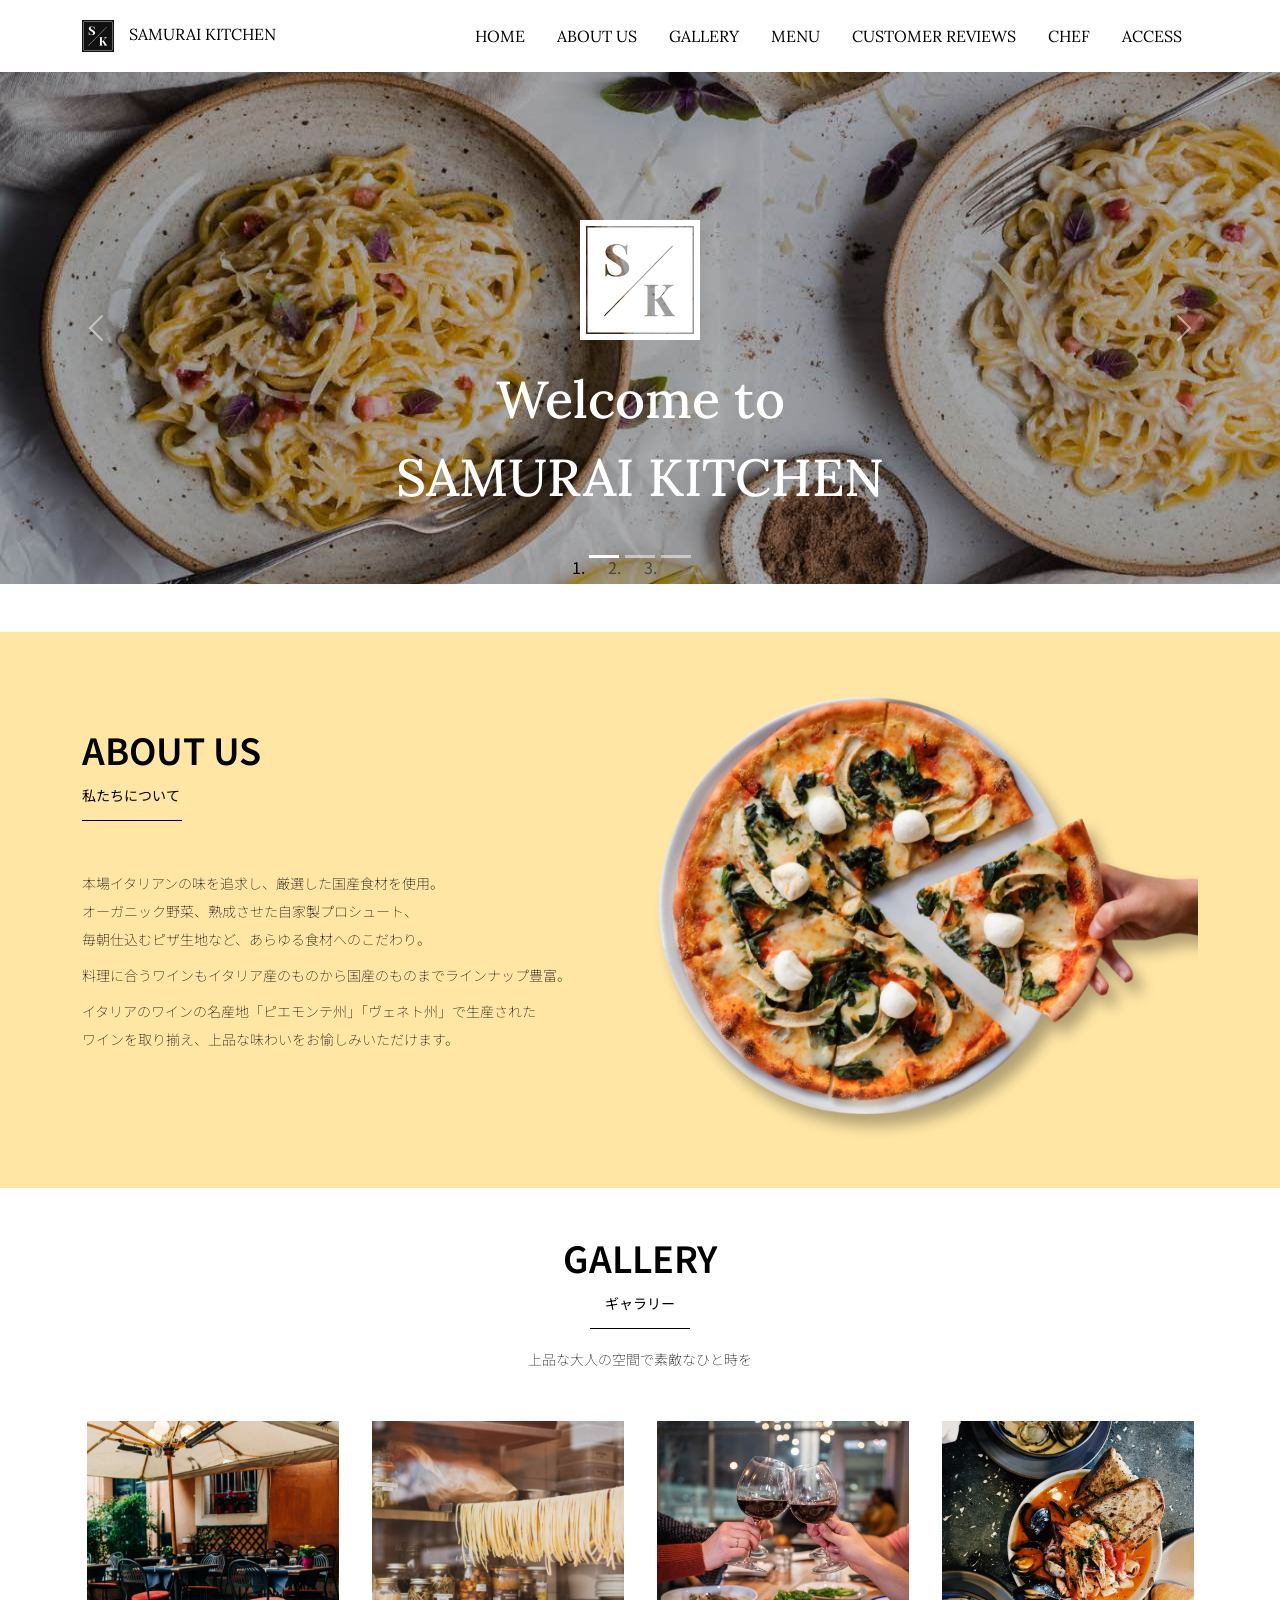
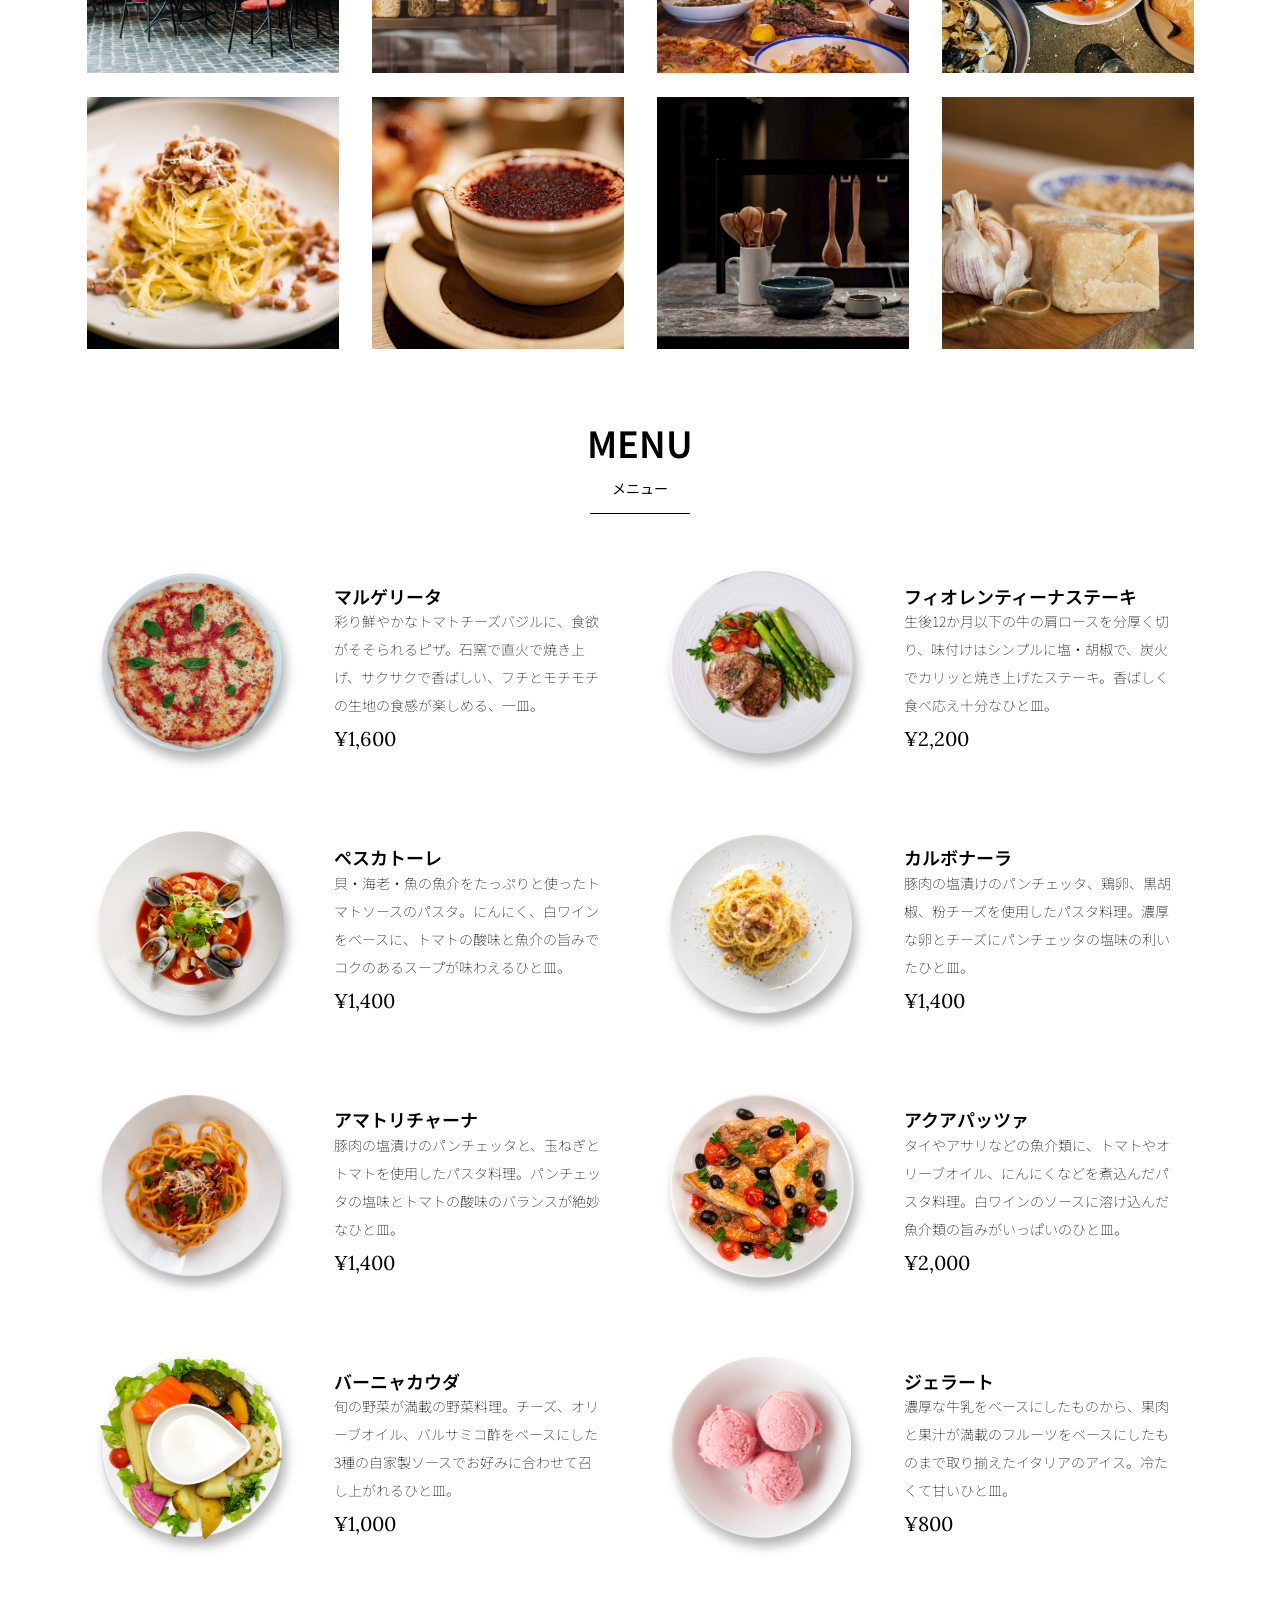
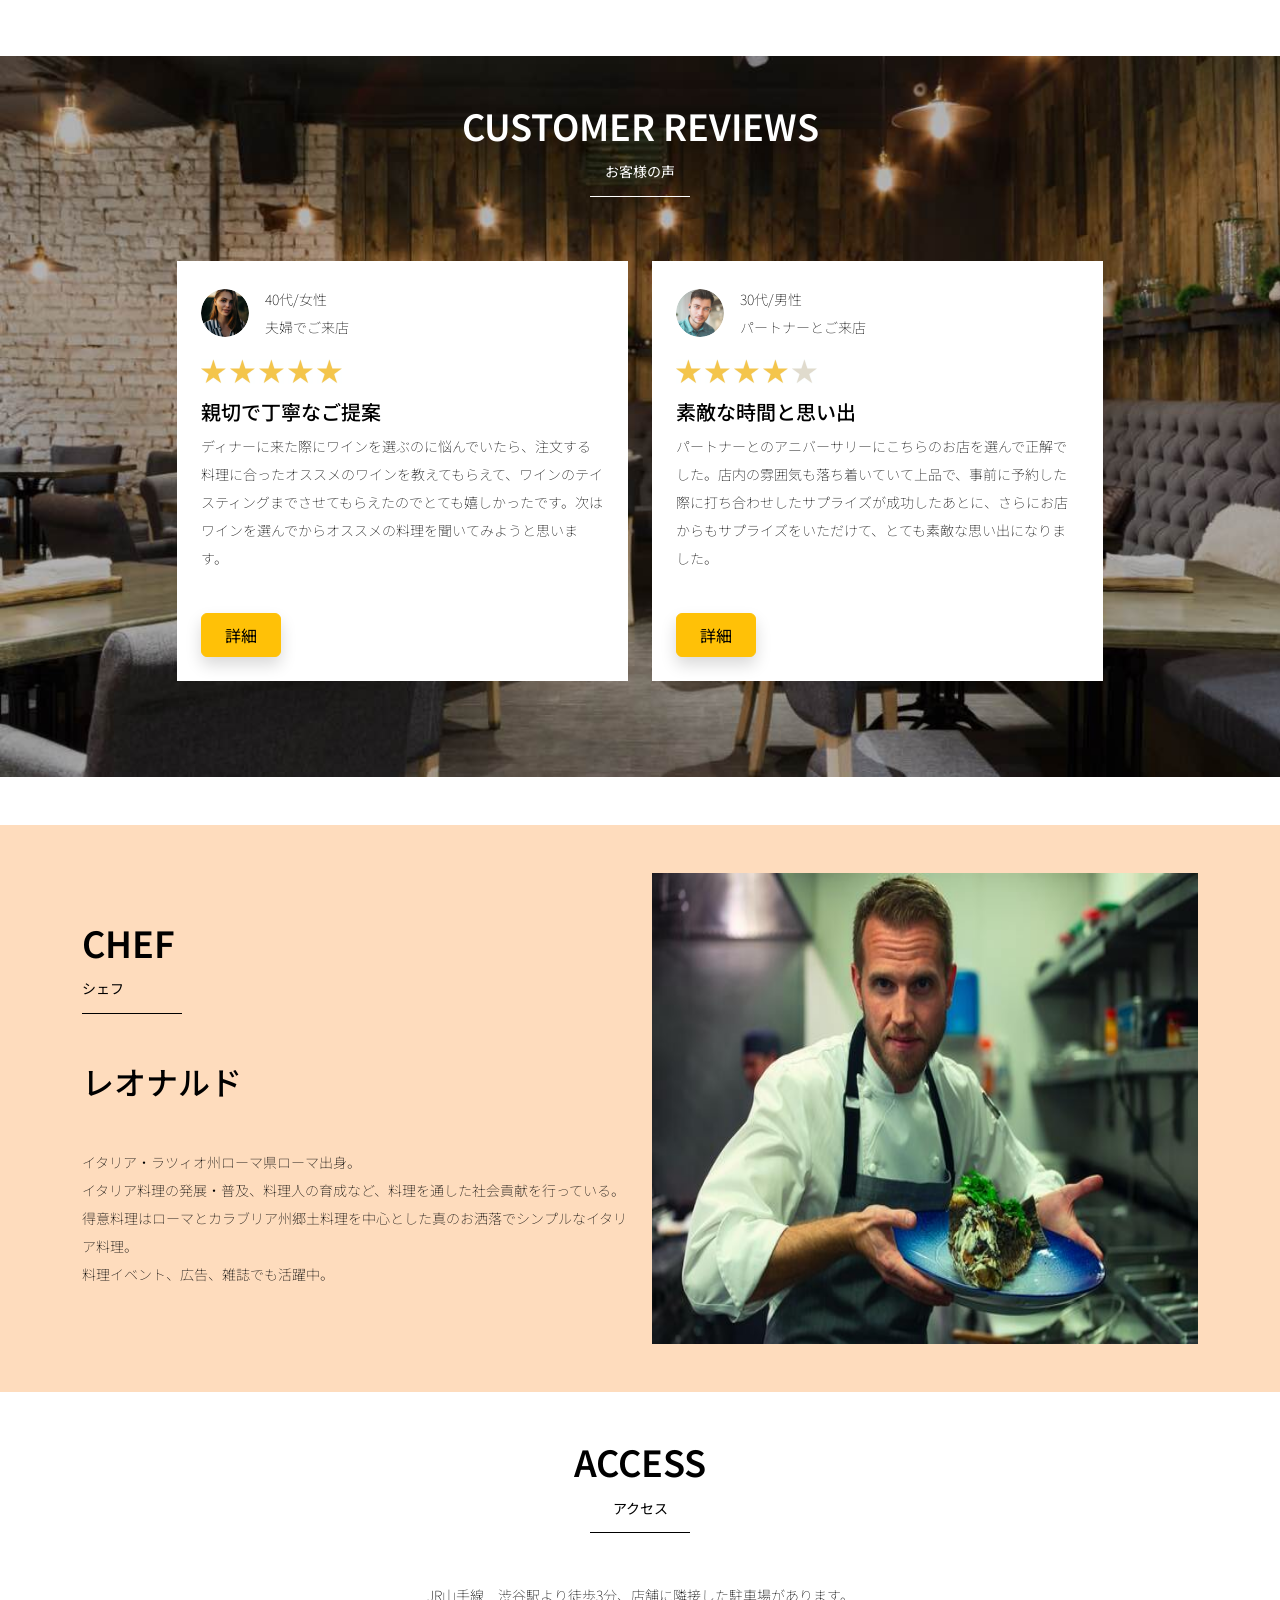
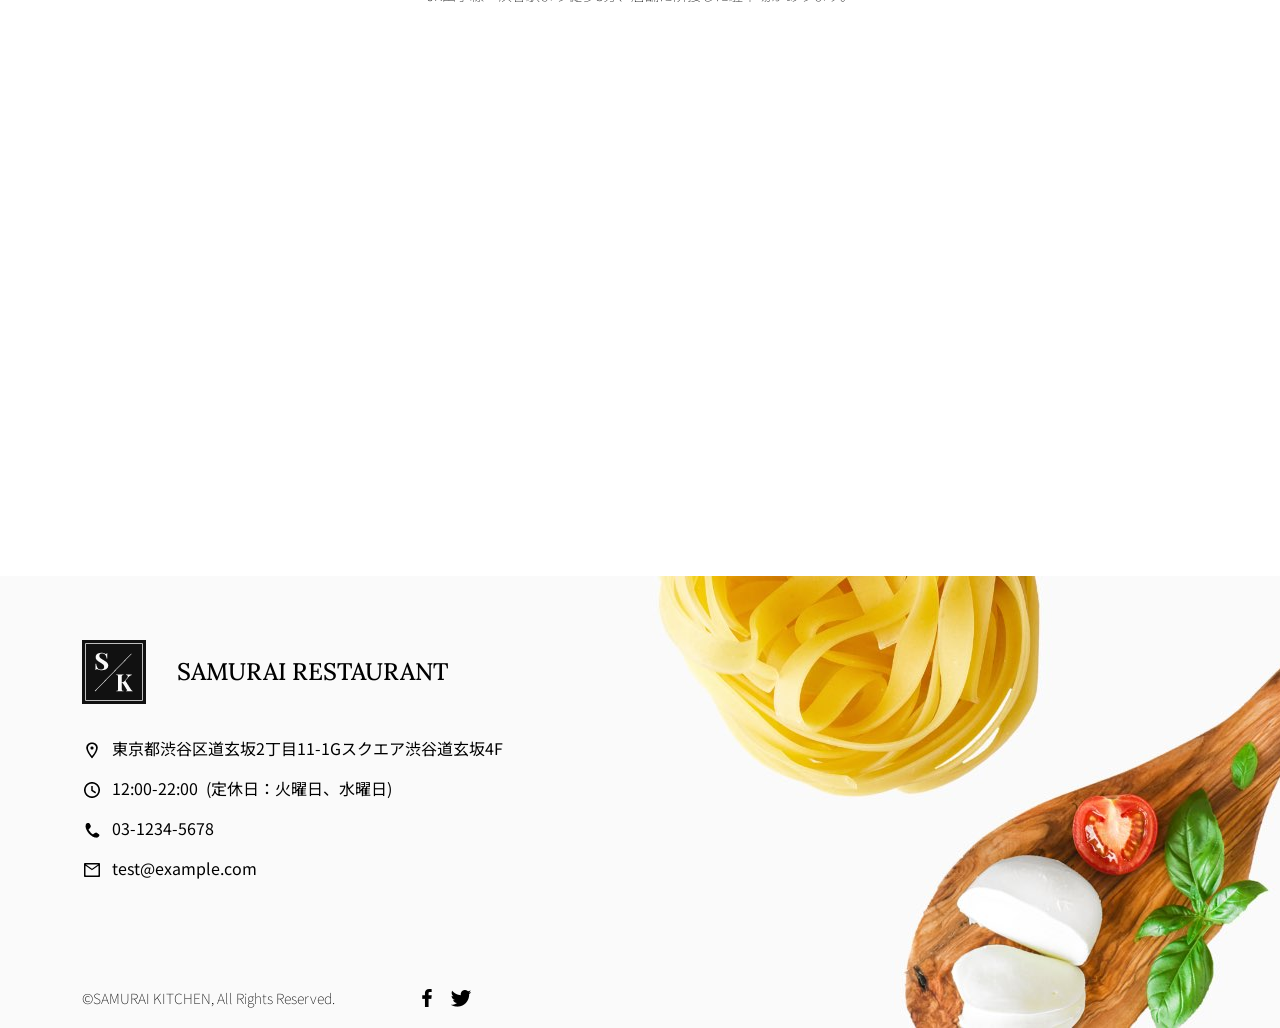
==== kadai_015/index.html @ c6aa0e00 "Bootstrapの最終課題提出" ====
<!doctype html>
<html lang="ja">

<head>
  <meta charset="utf-8">
  <meta name="viewport" content="width=device-width, initial-scale=1">
  <meta name="description" content="">
  <meta name="author" content="SAMURAI ENGINEER">
  <title>SAMURAI XD_HTML教材</title>
  <!--  bootstrap.min.cssの読み込み -->
  <link href="https://cdn.jsdelivr.net/npm/bootstrap@5.0.0-beta1/dist/css/bootstrap.min.css" rel="stylesheet"
    integrity="sha384-giJF6kkoqNQ00vy+HMDP7azOuL0xtbfIcaT9wjKHr8RbDVddVHyTfAAsrekwKmP1" crossorigin="anonymous">
  <!--  bootstrap.bundle.min.jsの読み込み -->
  <script src="https://cdn.jsdelivr.net/npm/bootstrap@5.0.0-beta1/dist/js/bootstrap.bundle.min.js"
    integrity="sha384-ygbV9kiqUc6oa4msXn9868pTtWMgiQaeYH7/t7LECLbyPA2x65Kgf80OJFdroafW" crossorigin="anonymous" defer>
  </script>

  <!--  Google Font読み込み -->
  <link rel="preconnect" href="https://fonts.gstatic.com">
  <link href="https://fonts.googleapis.com/css2?family=Lora&display=swap" rel="stylesheet">
  <link href="https://fonts.googleapis.com/css2?family=Noto+Sans+JP:wght@300&display=swap" rel="stylesheet">
  <!--  Font Awesome -->
  <link rel="stylesheet" href="https://use.fontawesome.com/releases/v5.1.0/css/all.css"
    integrity="sha384-lKuwvrZot6UHsBSfcMvOkWwlCMgc0TaWr+30HWe3a4ltaBwTZhyTEggF5tJv8tbt" crossorigin="anonymous">
  <!-- 今回作成する styles.cssの読み込み -->
  <link href="stylesheet/style.css" rel="stylesheet">
  <!-- ************************************************  -->
</head>

<body>
  <main>
    <!--  ナビゲーションバー開始 -->
   <nav class="navbar navbar-expand-lg">
     <div class="container">
       <a class="navbar-brand my_navbar_brand">
         <img class="img-fluid navbar_brand_logo" src="img/site_logo.png" alt="サイトアイコン"><span>SAMURAI KITCHEN</span>
       </a>
       <div class="navbar-toggler hamburger_menu" data-bs-toggle="collapse" data-bs-target="#navbarNav"
          aria-controls="navbarNav" aria-expanded="false" aria-label="Toggle navigation">
         <input type="checkbox" id="hamburger_btn_check">
         <label for="hamburger_btn_check" class="hamburger_btn">
           <img class="btn_open" src="img/button_open.png" alt="ナビゲーションバーのボタン">
           <img class="btn_close" src="img/button_close.png" alt="ナビゲーションバーのボタン">
         </label>
       </div>
       <div class="collapse navbar-collapse justify-content-end" id="navbarNav">
         <ul class="navbar-nav">
           <li class="nav-item px-2">
             <a class="nav-link my_nav_link my-2" aria-current="page" href="#">HOME</a>
           </li>

           <li class="nav-item px-2">
             <a class="nav-link my_nav_link my-2" href="#about">ABOUT US</a>
           </li>

           <li class="nav-item px-2">
             <a class="nav-link my_nav_link my-2" href="#gallery">GALLERY</a>
           </li>

           <li class="nav-item px-2">
             <a class="nav-link my_nav_link my-2" href="#menu">MENU</a>
           </li>

           <li class="nav-item px-2">
             <a class="nav-link my_nav_link my-2" href="#review">CUSTOMER REVIEWS</a>
           </li>

           <li class="nav-item px-2">
             <a class="nav-link my_nav_link my-2" href="#chef">CHEF</a>
           </li>

           <li class="nav-item px-2">
             <a class="nav-link my_nav_link my-2" href="#access">ACCESS</a>
           </li>
             
         </ul>
       </div>
     </div>
   </nav>
    <!-- ナビゲーションバー終了 -->

    <!-- カルーセル開始 -->
   <!-- idのmyCarouselはインジケーター部分のdata-bs-targetと紐付く必要がある。mb-5で下方向に余白追加。 -->
   <div id="myCarousel" class="carousel slide mb-5" data-bs-ride="carousel">

     <!-- インジケーター部分 -->
     <ol class="carousel-indicators">
       <!-- この箇所と前述のidは紐付いている。data-bs-slide-toの番号がカルーセルの順番。 -->
       <li data-bs-target="#myCarousel" data-bs-slide-to="0" class="active"></li>
       <li data-bs-target="#myCarousel" data-bs-slide-to="1"></li>
       <li data-bs-target="#myCarousel" data-bs-slide-to="2"></li>
     </ol>

      <!-- carousel-inner：カルーセルのキャプションと背景画像の部分。現在は1枚目だけ表示。 -->
      <div class="carousel-inner">
        <div class="carousel-item active">
          <img src="img/slider-1.jpg" alt="SAMURAI KITCHEN-1">
          <div class="carousel-caption">
           <!-- 独自クラスで位置とフォントを変更 -->
           <h1 class="my_carousel_caption">
              Welcome to<br>
              SAMURAI KITCHEN
            </h1>
          </div>
        </div>
        <div class="carousel-item">
          <img src="img/slider-2.jpg" alt="サンプル画像">
          <div class="carousel-caption">
            <h1 class="my_carousel_caption">
                The fabulous combination of&nbsp;wine&nbsp;and&nbsp;food
            </h1>
          </div>
        </div>
        <div class="carousel-item">
          <img src="img/slider-3.jpg" alt="サンプル画像">
          <div class="carousel-caption">
            <h1 class="my_carousel_caption">Get the Italian taste<br>
              at the SAMURAI&nbsp;KITCHEN
            </h1>
          </div>
        </div>
      </div>
     <!-- コントロールボタン 左側 -->
     <a class="carousel-control-prev" href="#myCarousel" role="button" data-bs-slide="prev">
       <span class="carousel-control-prev-icon" aria-hidden="true"></span>
       <span class="visually-hidden">Previous</span>
     </a>

     <!-- コントロールボタン 右側 -->
     <a class="carousel-control-next" href="#myCarousel" role="button" data-bs-slide="next">
       <span class="carousel-control-next-icon" aria-hidden="true"></span>
       <span class="visually-hidden">Next</span>
     </a>
   </div>
    <!-- カルーセル終了 -->

    <!-- アバウトセクション開始 -->
    <section class="about_us_bg" id="about">
     <!--コンテンツの中央揃え。上下方向にパディング（サイズ5）。下方向にマージン（サイズ5）。 -->
     <div class="container py-5 mb-5">

       <!-- rowクラス（行） -->
       <div class="row">

         <!-- 左側カラム（6/12分割） -->
         <div class="col-lg-6 text-left">

           <!-- 上下方向にパディング（サイズ5） -->
           <div class="py-5">

             <!-- 下方向にマージン（サイズ5） -->
             <h2 class="section_title about mb-5">
               ABOUT US
             </h2>
             <!-- 下方向にマージン（サイズ2） -->
             <p class="mb-2">
               本場イタリアンの味を追求し、厳選した国産食材を使用。<br>
               オーガニック野菜、熟成させた自家製プロシュート、<br>
               毎朝仕込むピザ生地など、あらゆる食材へのこだわり。<br>
             </p>

             <!-- 下方向にマージン（サイズ2） -->
             <p class="mb-2">
               料理に合うワインもイタリア産のものから国産のものまでラインナップ豊富。<br>
             </p>

             <!-- 下方向にマージン（サイズ2） -->
             <p class="mb-2">
               イタリアのワインの名産地「ピエモンテ州」「ヴェネト州」で生産された<br>
               ワインを取り揃え、上品な味わいをお愉しみいただけます。<br>
             </p>
           </div>
         </div>

         <!-- 右側カラム（6/12分割） -->
         <div class="col-lg-6">

           <!-- 画像を配置 -->
           <img src="img/img-about-us.png" class="img-fluid" alt="pizza">
         </div>
       </div>
     </div>
    </section>
    <!-- アバウトセクション終了 -->

    <!-- ギャラリーセクション開始 -->
    <section id="gallery">
     <div class="container mb-5">
       <h2 class="mb-3 section_title gallery text-center">GALLERY</h2>
       <p class="text-center mb-5">
         上品な大人の空間で素敵なひと時を
       </p>

       <div class="row">
         <div class="col-6 col-lg-3 mb-4 d-flex justify-content-center">
           <img class="img-fluid" src="img/gallery-1.jpg" alt="サンプル画像">
         </div>

         <div class="col-6 col-lg-3 mb-4 d-flex justify-content-center">
           <img class="img-fluid" src="img/gallery-2.jpg" alt="サンプル画像">
         </div>

         <div class="col-6 col-lg-3 mb-4 d-flex justify-content-center">
           <img class="img-fluid" src="img/gallery-3.jpg" alt="サンプル画像">
         </div>

         <div class="col-6 col-lg-3 mb-4 d-flex justify-content-center">
           <img class="img-fluid" src="img/gallery-4.jpg" alt="サンプル画像">
         </div>

         <div class="col-6 col-lg-3 mb-4 d-flex justify-content-center">
           <img class="img-fluid" src="img/gallery-5.jpg" alt="サンプル画像">
         </div>

         <div class="col-6 col-lg-3 mb-4 d-flex justify-content-center">
           <img class="img-fluid" src="img/gallery-6.jpg" alt="サンプル画像">
         </div>

         <div class="col-6 col-lg-3 mb-4 d-flex justify-content-center">
           <img class="img-fluid" src="img/gallery-7.jpg" alt="サンプル画像">
         </div>

         <div class="col-6 col-lg-3 mb-4 d-flex justify-content-center">
           <img class="img-fluid" src="img/gallery-8.jpg" alt="サンプル画像">
         </div>

       </div>
     </div>
    </section>
    <!-- ギャラリーセクション終了 -->

    <!-- メニューセクション -->
    <section id="menu">
     <!-- タイトル文字部分のコンテナ -->
     <div class="container">
       <div class="row">
         <div class="col-lg-12">

           <!-- タイトル中央揃え、マージンを下方向へ5　-->
           <h2 class="section_title menu text-center mb-5">MENU</h2>
         </div>
       </div>
     </div>

     <!-- メニュー部分のコンテナ 下方向にマージン5 -->
     <div class="container mb-5">
       <div class="row">

         <!-- 左側メニュー -->
         <div class="col-12 col-lg-6">

           <!-- さらに子要素を5:7で分割 -->
           <div class="row g-0 mb-4">
             <div class="col-12 col-lg-5 text-center">

               <!-- 左側メニュー画像部分 -->
               <img src="img/margherita.png" class="img-fluid" alt="マルゲリータ">
             </div>

             <!-- 右側テキスト部分 -->
             <div class="col-12 col-lg-7 p-4">
               <h4 class="mb-0 menu_title">マルゲリータ</h4>
               <p class="my-auto">彩り鮮やかなトマトチーズバジルに、食欲がそそられるピザ。石窯で直火で焼き上げ、サクサクで香ばしい、フチとモチモチの生地の食感が楽しめる、一皿。</p>
               <p class="menu_price">¥1,600</p>
             </div>
           </div>
         </div>

         <!-- 右側部分メニュー。上記と同じ内容なのでコメント省略 -->
         <div class="col-12 col-lg-6">
           <div class="row g-0 mb-4">
             <div class="col-12 col-lg-5 text-center">
               <img src="img/steak.png" class="img-fluid" alt="フィオレンティーナステーキ">
             </div>
             <div class="col-12 col-lg-7 p-4">
               <h4 class="mb-0 menu_title">フィオレンティーナステーキ</h4>
               <p class="my-auto">生後12か月以下の牛の肩ロースを分厚く切り、味付けはシンプルに塩・胡椒で、炭火でカリッと焼き上げたステーキ。香ばしく食べ応え十分なひと皿。</p>
               <p class="menu_price">¥2,200</p>
             </div>
           </div>
         </div>
         <!-- 以降、メニューの数だけ同じコード繰り返し記載 -->
         <!-- 左側メニュー -->
         <div class="col-12 col-lg-6">

           <!-- さらに子要素を5:7で分割 -->
           <div class="row g-0 mb-4">
             <div class="col-12 col-lg-5 text-center">

               <!-- 左側メニュー画像部分 -->
               <img src="img/pescatore.png" class="img-fluid" alt="ペスカトーレ">
             </div>

             <!-- 右側テキスト部分 -->
             <div class="col-12 col-lg-7 p-4">
               <h4 class="mb-0 menu_title">ペスカトーレ</h4>
               <p class="my-auto">貝・海老・魚の魚介をたっぷりと使ったトマトソースのパスタ。にんにく、白ワインをベースに、トマトの酸味と魚介の旨みでコクのあるスープが味わえるひと皿。</p>
               <p class="menu_price">¥1,400</p>
             </div>
           </div>
         </div>

         <!-- 右側部分メニュー。上記と同じ内容なのでコメント省略 -->
         <div class="col-12 col-lg-6">
           <div class="row g-0 mb-4">
             <div class="col-12 col-lg-5 text-center">
               <img src="img/carbonara.png" class="img-fluid" alt="カルボナーラ">
             </div>
             <div class="col-12 col-lg-7 p-4">
               <h4 class="mb-0 menu_title">カルボナーラ</h4>
               <p class="my-auto">豚肉の塩漬けのパンチェッタ、鶏卵、黒胡椒、粉チーズを使用したパスタ料理。濃厚な卵とチーズにパンチェッタの塩味の利いたひと皿。</p>
               <p class="menu_price">¥1,400</p>
             </div>
           </div>
         </div>
         <div class="col-12 col-lg-6">

           <!-- さらに子要素を5:7で分割 -->
           <div class="row g-0 mb-4">
             <div class="col-12 col-lg-5 text-center">

               <!-- 左側メニュー画像部分 -->
               <img src="img/amatriciana.png" class="img-fluid" alt="アマトリチャーナ">
             </div>

             <!-- 右側テキスト部分 -->
             <div class="col-12 col-lg-7 p-4">
               <h4 class="mb-0 menu_title">アマトリチャーナ</h4>
               <p class="my-auto">豚肉の塩漬けのパンチェッタと、玉ねぎとトマトを使用したパスタ料理。パンチェッタの塩味とトマトの酸味のバランスが絶妙なひと皿。</p>
               <p class="menu_price">¥1,400</p>
             </div>
           </div>
         </div>

         <!-- 右側部分メニュー。上記と同じ内容なのでコメント省略 -->
         <div class="col-12 col-lg-6">
           <div class="row g-0 mb-4">
             <div class="col-12 col-lg-5 text-center">
               <img src="img/acqua-pazza.png" class="img-fluid" alt="アクアパッツァ">
             </div>
             <div class="col-12 col-lg-7 p-4">
               <h4 class="mb-0 menu_title">アクアパッツァ</h4>
               <p class="my-auto">タイやアサリなどの魚介類に、トマトやオリーブオイル、にんにくなどを煮込んだパスタ料理。白ワインのソースに溶け込んだ魚介類の旨みがいっぱいのひと皿。</p>
               <p class="menu_price">¥2,000</p>
             </div>
           </div>
         </div>
         <div class="col-12 col-lg-6">

           <!-- さらに子要素を5:7で分割 -->
           <div class="row g-0 mb-4">
             <div class="col-12 col-lg-5 text-center">

               <!-- 左側メニュー画像部分 -->
               <img src="img/bagna-cauda.png" class="img-fluid" alt="バーニャカウダ">
             </div>

             <!-- 右側テキスト部分 -->
             <div class="col-12 col-lg-7 p-4">
               <h4 class="mb-0 menu_title">バーニャカウダ</h4>
               <p class="my-auto">旬の野菜が満載の野菜料理。チーズ、オリーブオイル、バルサミコ酢をベースにした3種の自家製ソースでお好みに合わせて召し上がれるひと皿。</p>
               <p class="menu_price">¥1,000</p>
             </div>
           </div>
         </div>

         <!-- 右側部分メニュー。上記と同じ内容なのでコメント省略 -->
         <div class="col-12 col-lg-6">
           <div class="row g-0 mb-4">
             <div class="col-12 col-lg-5 text-center">
               <img src="img/gelato.png" class="img-fluid" alt="ジェラート">
             </div>
             <div class="col-12 col-lg-7 p-4">
               <h4 class="mb-0 menu_title">ジェラート</h4>
               <p class="my-auto">濃厚な牛乳をベースにしたものから、果肉と果汁が満載のフルーツをベースにしたものまで取り揃えたイタリアのアイス。冷たくて甘いひと皿。</p>
               <p class="menu_price">¥800</p>
             </div>
           </div>
         </div>
         <!-- 以下の閉じタグ3つは必要 -->
       </div>
     </div>
    </section>
    <!-- メニューセクション終了 -->

    <!-- レビューセクション開始 -->
    <section id="review">
     <!-- review_wrapper で背景画像を設定します -->
     <div class="review_wrapper">

       <!-- container部分 -->
       <div class="container py-5 mb-5">

         <!-- 中央揃えでタイトルを表示 -->
         <div class="text-center mb-5">
           <h2 class="section_title review text-center text-white">CUSTOMER REVIEWS</h2>
         </div>

         <!-- row部分：左右のカラムを中央揃え -->
         <div class="row pb-5 justify-content-center">

           <!-- 左側カラム -->
           <div class="col-12 col-lg-5 mt-3">

             <!-- 背景を白色に設定 -->
             <div class="bg-white h_420">

               <!-- 内側にパディング4 -->
               <div class="p-4">

                 <!-- 顔写真と年齢などのテキストはd-flexで横並びにする　中央揃え -->
                 <div class="d-flex align-items-center">
                   <!-- お客様の画像を配置 -->
                   <img src="img/customer-woman.png" class="reviewer_img" alt="サンプル画像">
                   <div>
                     <!-- お客様情報のテキスト -->
                     <p class="my-0">40代/女性</p>
                     <p class="my-0">夫婦でご来店</p>
                   </div>
                 </div>

                 <div class="my-3">
                   <!-- 星の画像を表示 -->
                   <img src="img/star-point.png" class="star_img" alt="star">
                   <img src="img/star-point.png" class="star_img" alt="star">
                   <img src="img/star-point.png" class="star_img" alt="star">
                   <img src="img/star-point.png" class="star_img" alt="star">
                   <img src="img/star-point.png" class="star_img" alt="star">
                 </div>

                 <!-- レビュータイトル -->
                 <h5>親切で丁寧なご提案</h5>
                 <!-- レビュー内容 -->
                 <p>
                   ディナーに来た際にワインを選ぶのに悩んでいたら、注文する料理に合ったオススメのワインを教えてもらえて、ワインのテイスティングまでさせてもらえたのでとても嬉しかったです。次はワインを選んでからオススメの料理を聞いてみようと思います。
                 </p>

                 <!-- 黄色のボタンを配置 -->
                 <button type="button" class="btn btn-warning shadow fix_bottom">詳細</button>
               </div>
             </div>
           </div>

           <!-- 右側カラム：左側カラムと内容が同じなので説明は省略 -->
           <div class="col-12 col-lg-5 mt-3">
             <div class="bg-white h_420">
               <div class="p-4">
                 <div class="d-flex align-items-center">
                   <img src="img/customer-man.png" class="reviewer_img" alt="サンプル画像">
                   <div>
                     <p class="my-0">30代/男性</p>
                     <p class="my-0">パートナーとご来店</p>
                   </div>
                 </div>
                 <div class="my-3">
                   <img src="img/star-point.png" class="star_img" alt="star">
                   <img src="img/star-point.png" class="star_img" alt="star">
                   <img src="img/star-point.png" class="star_img" alt="star">
                   <img src="img/star-point.png" class="star_img" alt="star">
                   <img src="img/star-no-point.png" class="star_img" alt="no-star">
                 </div>
                 <h5>素敵な時間と思い出</h5>
                 <p>
                   パートナーとのアニバーサリーにこちらのお店を選んで正解でした。店内の雰囲気も落ち着いていて上品で、事前に予約した際に打ち合わせしたサプライズが成功したあとに、さらにお店からもサプライズをいただけて、とても素敵な思い出になりました。
                 </p>
                 <button type="button" class="btn btn-warning shadow fix_bottom">詳細</button>
               </div>
             </div>
           </div>
         </div>
       </div>
     </div>
    </section>
    <!--レビューセクション終了 -->

    <!-- シェフセクション開始 -->
    <section class="chef_bg" id="chef">
     <!--コンテンツの中央揃え。上下方向にパディング（サイズ5）。下方向にマージン（サイズ5）。 -->
     <div class="container py-5 mb-5">

       <!-- rowクラス（行） -->
       <div class="row">

         <!-- 左側カラム（6/12分割） -->
         <div class="col-lg-6 text-left">

           <!-- 上下方向にパディング（サイズ5） -->
           <div class="py-5">

             <!-- 下方向にマージン（サイズ5） -->
             <h2 class="section_title chef mb-5">
               CHEF
             </h2>
             <!-- 下方向にマージン（サイズ5） -->
             <h2 class="mb-5">
               レオナルド
             </h2>
             <!-- 下方向にマージン（サイズ2） -->
             <p class="mb-2">
               イタリア・ラツィオ州ローマ県ローマ出身。 <br>
               イタリア料理の発展・普及、料理人の育成など、料理を通した社会貢献を行っている。<br>
               得意料理はローマとカラブリア州郷土料理を中心とした真のお洒落でシンプルなイタリア料理。<br>
               料理イベント、広告、雑誌でも活躍中。
              </p>
           </div>
         </div>

         <!-- 右側カラム（6/12分割） -->
         <div class="col-lg-6 d-flex">

           <!-- 画像を配置 -->
           <img src="img/chef.jpg" class="img-fluid" alt="chef">
         </div>
       </div>
     </div>
    </section>
    <!-- シェフセクション開始 -->


    <!-- アクセスセクション開始 -->
    <section id="access">
     <div class="container">

       <div class="row">
         <div class="col-lg-12 text-center mb-5">
           <h2 class="section_title text-center access mb-5">ACCESS</h2>
           <p>JR山手線　渋谷駅より徒歩3分、店舗に隣接した駐車場があります。</p>
         </div>
       </div>
     </div>

     <div class="container mb-5 px-2">
       <!-- この部分にマップを配置 -->
       <iframe src="https://www.google.com/maps/embed?pb=!1m18!1m12!1m3!1d3241.28067434198!2d139.7469133763681!3d35.670090372590856!2m3!1f0!2f0!3f0!3m2!1i1024!2i768!4f13.1!3m3!1m2!1s0x60188b602972bb83%3A0xa6b553df33a5bd04!2zU0FNVVJBSSBFTkdJTkVFUiDkvo3jgqjjg7Pjgrjjg4vjgqI!5e0!3m2!1sja!2sjp!4v1779543363037!5m2!1sja!2sjp"
        class="w-100" style="height: 50vh;" style="border:0;" allowfullscreen="" loading="lazy" referrerpolicy="no-referrer-when-downgrade"></iframe>
     </div>
    </section>
    <!-- アクセスセクション終了 -->


    <!-- フッター開始 -->
    <footer id="footer">
     <div class="container">
       <div class="row">

         <!-- 2カラムに分けたレイアウトの左側カラム -->
         <div class="col-12 col-lg-6 position-relative">

           <!-- 左側カラムのレイアウトをさらに分けるためにrowを使用 -->
           <div class="row pt-5">

             <!-- 画面をさらに2:10に分割 -->
             <!-- ここは2:10の2の部分 -->
             <div class="col-lg-2 text-center my-3">

               <!-- サイトロゴ -->
               <img class="img-fluid footer_brand_logo" src="img/site_logo.png" alt="サンプル画像">
             </div>

             <!-- ここは2:10の10の部分 -->
             <div class="col-lg-10 align-self-center my-3">
               <!-- タイトル文字 -->
               <h2 class="m-0 footer_text">SAMURAI RESTAURANT</h2>
             </div>
           </div>

           <!-- 営業時間などのテキストを追加 -->
           <div class="restaurant_info py-3">
             <div class="d-flex mb-3">
               <img src="img/icon-Marker.png" alt="marker">
               <p class="p-0 m-0">東京都渋谷区道玄坂2丁目11-1Gスクエア渋谷道玄坂4F</p>
             </div>
             <div class="d-flex mb-3">
               <img src="img/icon-Clock.png" alt="clock">
               <p class="p-0 m-0">12:00-22:00&nbsp;&nbsp;(定休日：火曜日、水曜日)</p>
             </div>
             <div class="d-flex mb-3">
               <img src="img/icon-Phone.png" alt="phone">
               <p class="p-0 m-0">03-1234-5678</p>
             </div>
             <div class="d-flex mb-3">
               <img src="img/icon-Mail.png" alt="mail">
               <p class="p-0 m-0">test@example.com</p>
             </div>
           </div>

           <!-- コピーライトを追加 -->
           <div class="copy_right align-items-center">
             <p>
               ©SAMURAI KITCHEN, All Rights Reserved.
             </p>

             <!-- SNSアイコンを表示 -->
             <img src="img/icon-facebook.png" class="sns_img" alt="facebook">
             <img src="img/icon-twitter.png" class="sns_img" alt="twitter">
           </div>
         </div>

         <!-- 2カラムに分けたレイアウトの右側カラム -->
         <div class="col-lg-6 d-none d-lg-block">
           <!-- 背景画像を表示 -->
           <img src="img/background-footer.jpg" alt="背景画像">
         </div>
       </div>
     </div>
    </footer>
    <!-- フッター終了 -->
  </main>
</body>

</html>
---- kadai_015/stylesheet/style.css ----
/* ----------------------------------------------- 共通 */
html,
body {
  overflow-x: hidden;
}

body {
  color: #000000;
  font-family: 'Noto Sans JP', sans-serif;
  padding-bottom: 0;

}

p {
  line-height: 2.0em;
  font-weight: 100;
  font-style: normal;
  font-size: 14px;

}

.section_title {
  /* フォントサイズ36px */
  font-size: 36px;

  /* フォントの太さ600 標準は400です */
  font-weight: 600;
}

/* section_titleに擬似要素を追加 */
.section_title::after {
 
  /* 疑似要素はデフォルトでインライン要素のためブロック要素に変更 */
  display: block;
 
  /* サブタイトル文字の大きさや余白を設定 */
  font-size: 14px;
  font-weight: 400;
  padding: 16px 0 16px;
 
  /* 下線の幅を100pに設定 */
  width: 100px;
 
  /* 下線を直線・1px・黒色に設定 */
  border-bottom: solid 1px #000000;
}


/* ナビゲーションバー */
.navbar_brand_logo {

  /* サイズを32pxの正方形へ変更 */
  width: 32px;
  height: 32px;

  /* imgはインライン要素なのでインラインブロックに設定 */
  display: inline-block;

  /* "SAMURAI KITCHEN" 文字との空白を15pxに設定 */
  margin-right: 15px;

}

/* カンマで区切ると複数のクラスに適用可能 */
.my_navbar_brand,
.my_nav_link {

  /* フォントサイズを16pxに設定 */
  font-size: 16px;

  /* フォントをserif体に設定 */
  font-family: 'Lora', serif;

  /* フォント色を黒色に設定 */
  color: #000000 !important;

}

/* Bootstrapのボタンに初期設定されている周囲のborder（枠線）を消す */
.navbar-toggler {
  padding: 0 !important;
  border: none;
}

/* ハンバーガーボタンがチェック状態である（押されている）とき、閉じるボタン（×）を表示する */
#hamburger_btn_check:checked~.hamburger_btn .btn_close {
  display: block;
}

/* ハンバーガーボタンがチェック状態である（押されている）とき、ハンバーガーボタンを表示しない */
#hamburger_btn_check:checked~.hamburger_btn .btn_open {
  display: none;
}

/* 最初に表示した時は、閉じるボタン（×）は表示しない */
.btn_close {
  display: none;
}

/* ハンバーガーボタンが押されているかを判断するためのチェックボックスは隠す */
#hamburger_btn_check {
  display: none;
}

/*  カールセル */
.my_carousel_caption {
  
  /* フォントサイズ52px */
  font-size: 52px;

  /* 上下に余白追加 */
  padding-top: 1.25rem;
  padding-bottom: 1.25rem;

  /* フォント色は白色 */
  color: #fff;

  /* テキスト中央揃え */
  text-align: center;
  font-family: 'Lora', serif;
  line-height: 1.5em;
}

/* 疑似要素でアイコンを配置。前に配置しています */
.my_carousel_caption::before {
  content: url(../img/logoSymbol_White.png);
  display: block;
}

/* スマートフォン画面幅（画面幅が最大375pxまで）の場合、以下のスタイルを適用。 */
@media screen and (max-width:375px) {
  .my_carousel_caption {

    /* フォントサイズを27pxにする */
    font-size: 27px;
  }
}

/* carousel-itemの高さを32remに指定 */
.carousel-item {
  height: 32rem;
}

/*carousel-item直下の子要素imgタグに設定 */
.carousel-item>img {

  /* 絶対位置を指定 */
  position: absolute;
  top: 0;
  left: 0;
  min-width: 100%;

  /* 高さはcarousel-itemに揃える */
  height: 32rem;
}

/* アバウト */
/* aboutクラスのあとに"私たちについて"の文字を追加  */
.about::after {
  content: "私たちについて";
}

.about_us_bg {
  background-color: #FFE6A5;
}

/* ギャラリー */
.gallery::after {
  content: "ギャラリー";
  margin: 0 auto 0;
}

/*  メニュー */
.menu::after {
  content: "メニュー";
  margin: 0 auto 0;
}

.menu_title {
  font-size: 18px;
  font-weight: 600;
  font-style: normal;
}

.menu_price {
  font-size: 20px;
  font-weight: 400;
  font-family: 'Lora', serif;
}

/* レビュー */
/* 背景画像を設定 */
.review_wrapper {
  background-image: url(../img/background-reviews.jpg);
  background-repeat: no-repeat;
  background-size: cover;
}

/* サブタイトルを擬似要素で表示 */
.review::after {
  content: "お客様の声";
  margin: 0 auto 0;
  border-bottom: solid 1px #FFFFFF;
}

/* 白い背景色の高さを固定 */
.h_420 {
  height: 420px;
  position: relative;
}

/* レビューの画像を修正 */
.reviewer_img {
  /* サイズを48px  */
  width: 48px;
  height: 48px;

  /* 円形にします */
  border-radius: 50%;
  margin-right: 16px;
}

/* 星のアイコン画像です */
.star_img {
  /* サイズを25pxにします */
  width: 25px;
  height: 25px;
}

/* 詳細ボタンを下部に固定 */
.fix_bottom {
/* positionプロパティで絶対配置 */
  position: absolute;
/* ボタンのサイズ変更 */
  width: 80px;
  height: 44px;
/* 左から24px、下から24pxの位置に配置 */
  left: 24px;
  bottom: 24px;
}

.h_420 {
  height: 420px;
  /* positionプロパティを設定 */
  position: relative;
}

/* シェフ */
.chef::after {
  content: "シェフ";
}

.chef_bg {
  background-color: #FEDCBD;
}

/* アクセス */
.access::after {
  content: "アクセス";
  margin: 0 auto 0;
}

/* フッター */
#footer {
  background-color: #FAFAFA;
}

/* position:　absoluteで下からの距離で固定 */
.copy_right {
  font-size: 14px;

  /* 先祖要素のdivタグの左下の角を基準に絶対配置します */
  position: absolute;

  /* 下から1rem 左から12px */
  bottom: 1rem;
  left: 12px;
  display: flex;
}

/* copy_rightのクラスを適用したdivタグの子要素のpタグに適用される */
.copy_right>p {
  margin-right: 5rem;
  margin-bottom: 0;
}

/* copy_rightのクラスを適用したdivタグの子要素で、sns_imgクラスを適用しているimgタグに適用される */
.copy_right>img.sns_img {

  /* SNSアイコンのサイズ24px */
  height: 24px;
  width: 24px;

  /* 右方向へ余白10px */
  margin-right: 10px;
  margin-top: 0;
}

/* restaurant_info直下の子要素pタグ全てに適用される */
.restaurant_info p {
  font-weight: 400;
  line-height: 1.5;
  font-size: 16px;
}

/* restaurant_info直下の子要素imgタグ全てに適用される */
.restaurant_info img {
  width: 20px;
  height: 20px;
  margin-right: 10px;
  line-height: 1.5;
  margin-top: auto;
}

/* サイトアイコンを64pxに設定 */
.footer_brand_logo {
  width: 64px;
  height: 64px;
  display: inline-block;
  /* 右側余白15px */
  margin-right: 15px;
}

/* サイトタイトルのフォントをserif体（明朝体）に設定 */
.footer_text {
  font-size: 24px;
  font-family: 'Lora', serif;
}

/* スマートフォン画面幅（最大991pxまで）でスタイルを適用 */
@media screen and (max-width: 991px) {
  .footer_text,
  .copy_right {
    margin-top: 2rem;
    text-align: center;
    position: relative;
  }

  .copy_right>p,img {
    margin-right: 1rem;
    font-size: 14px;
    margin: 0;
    line-height: 35px;
  }
}
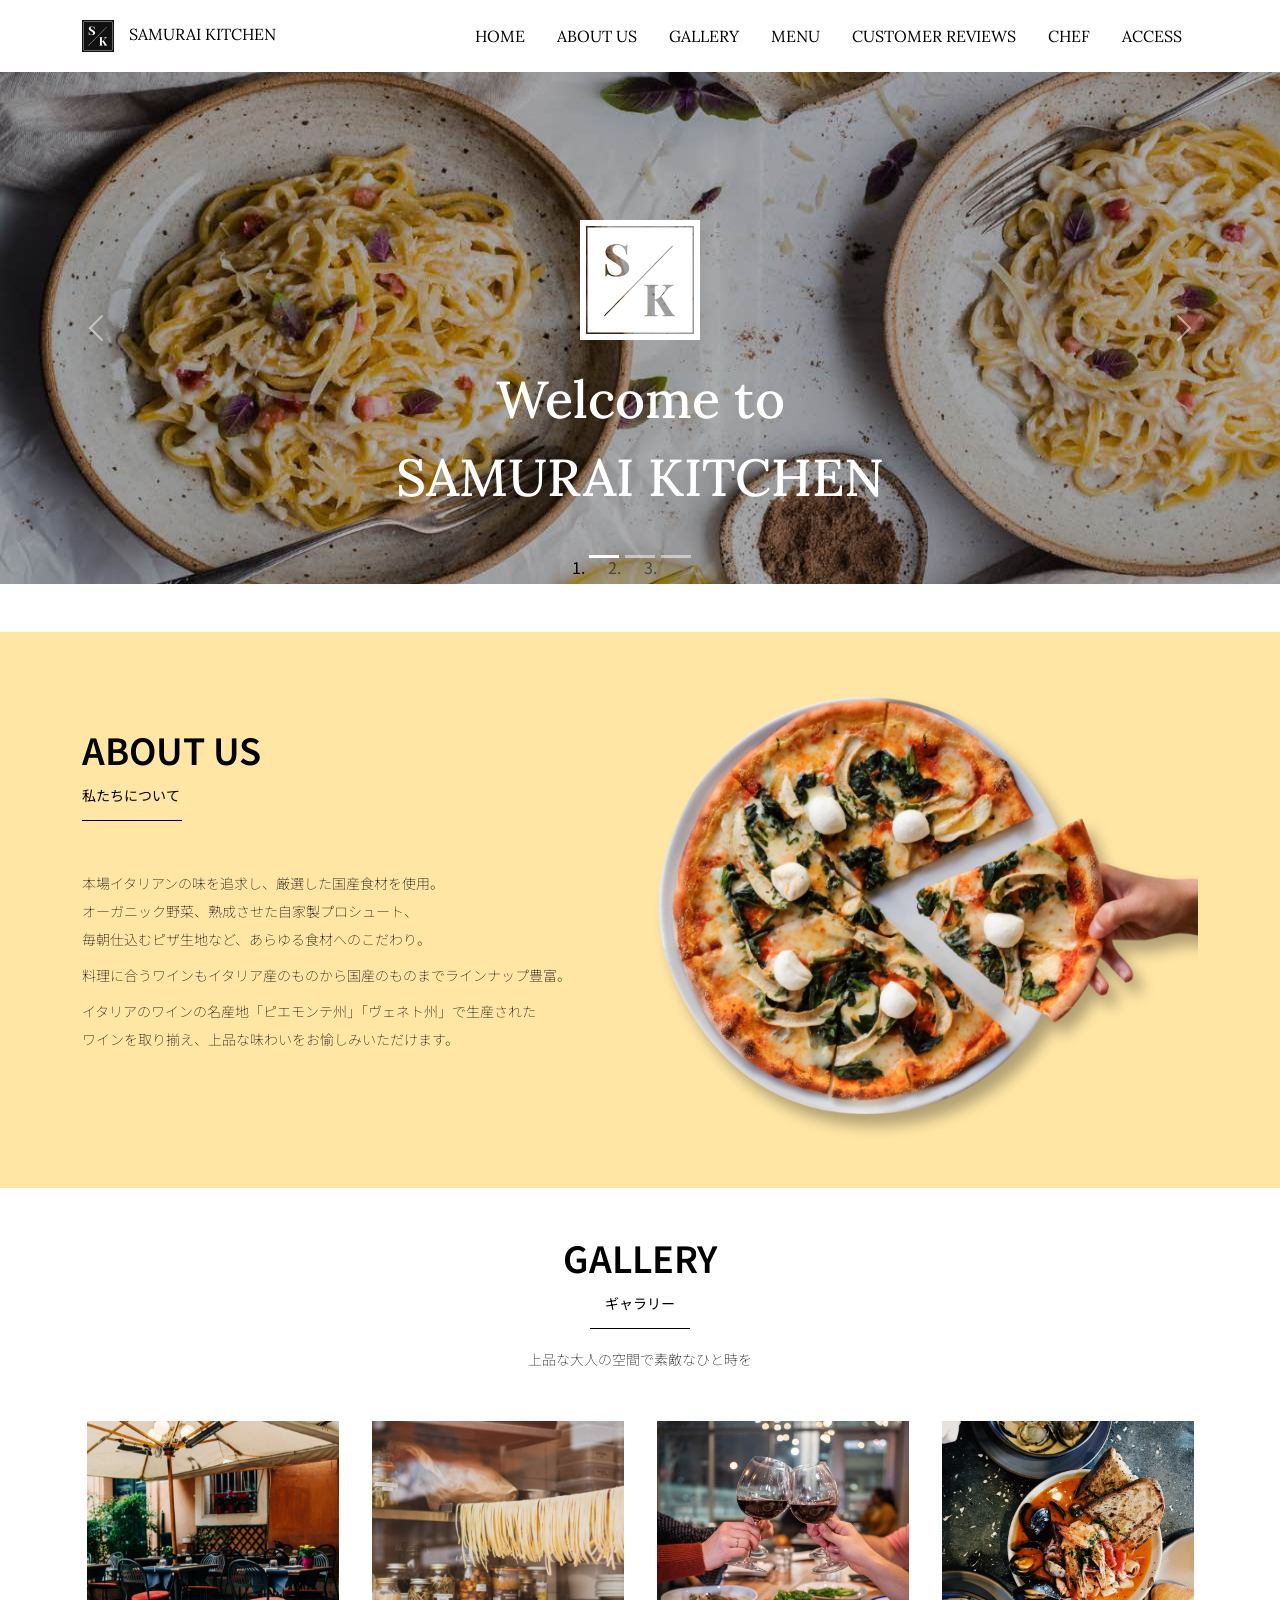
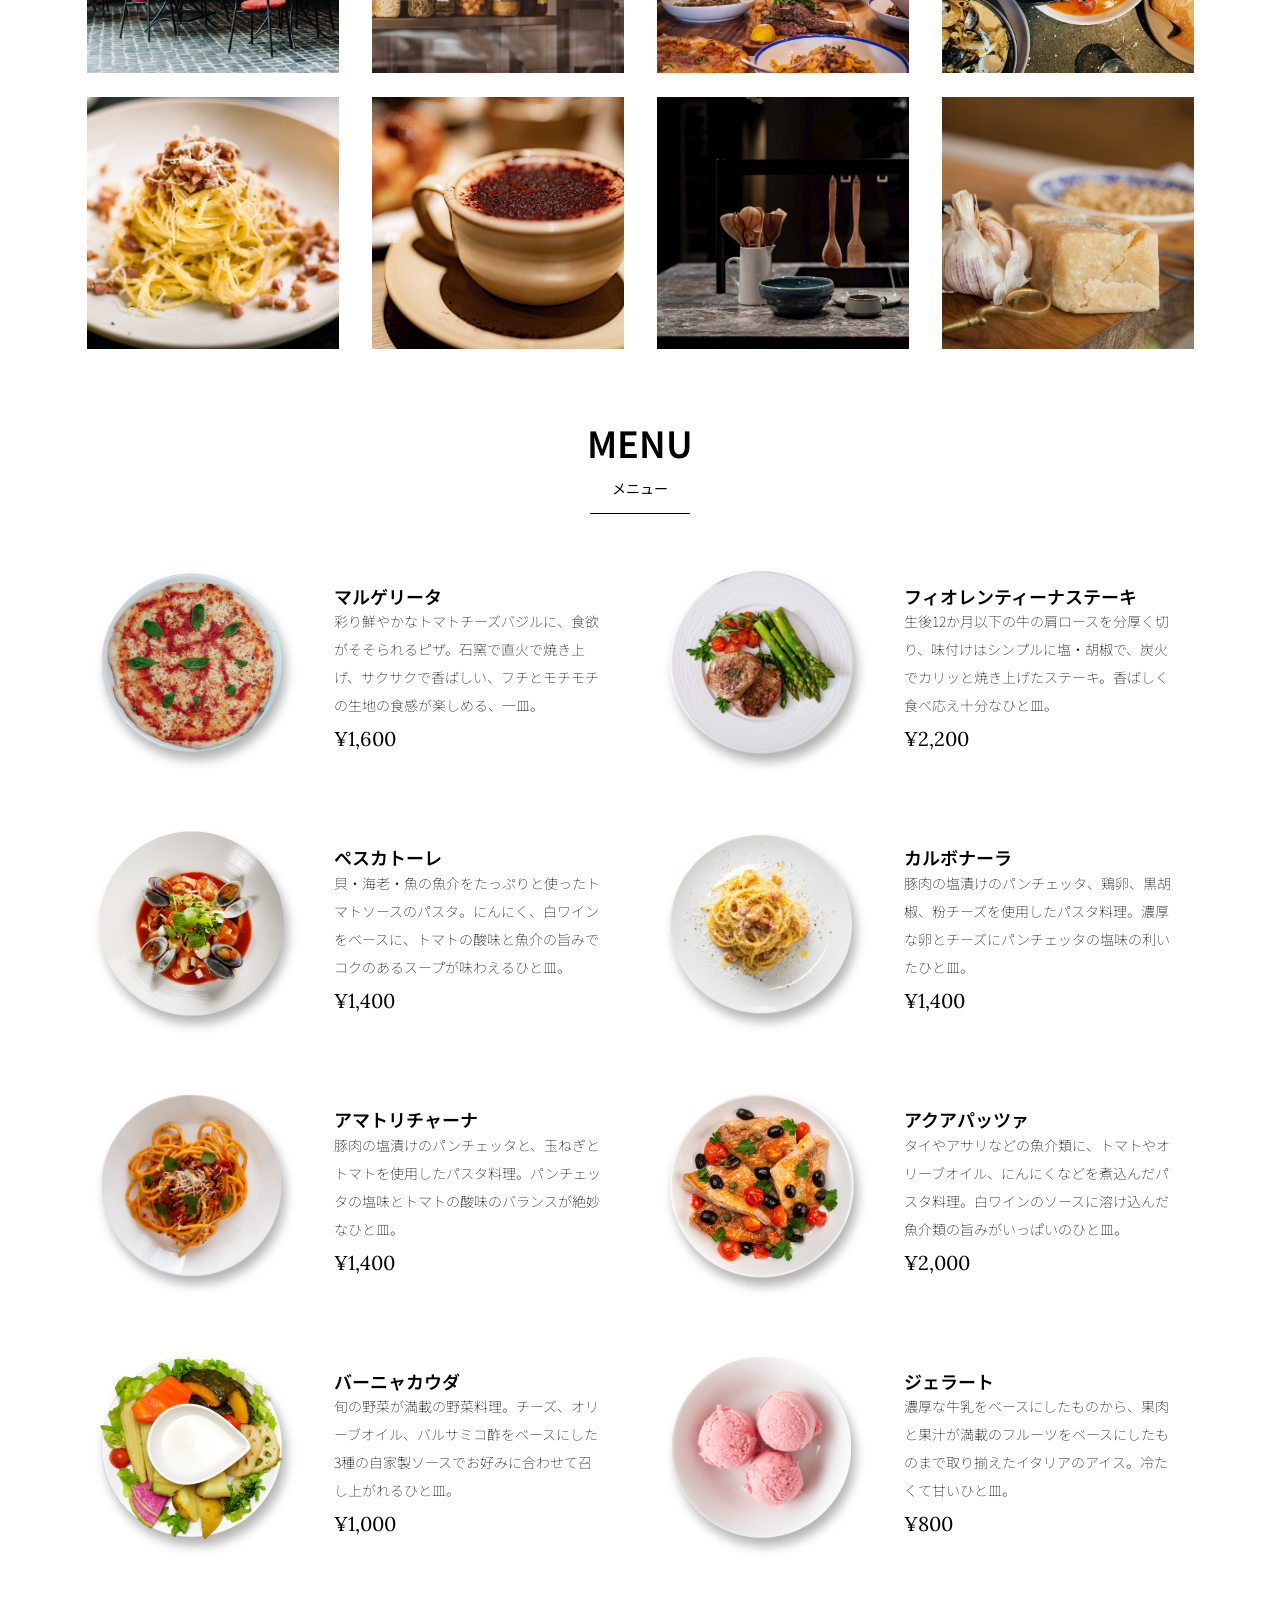
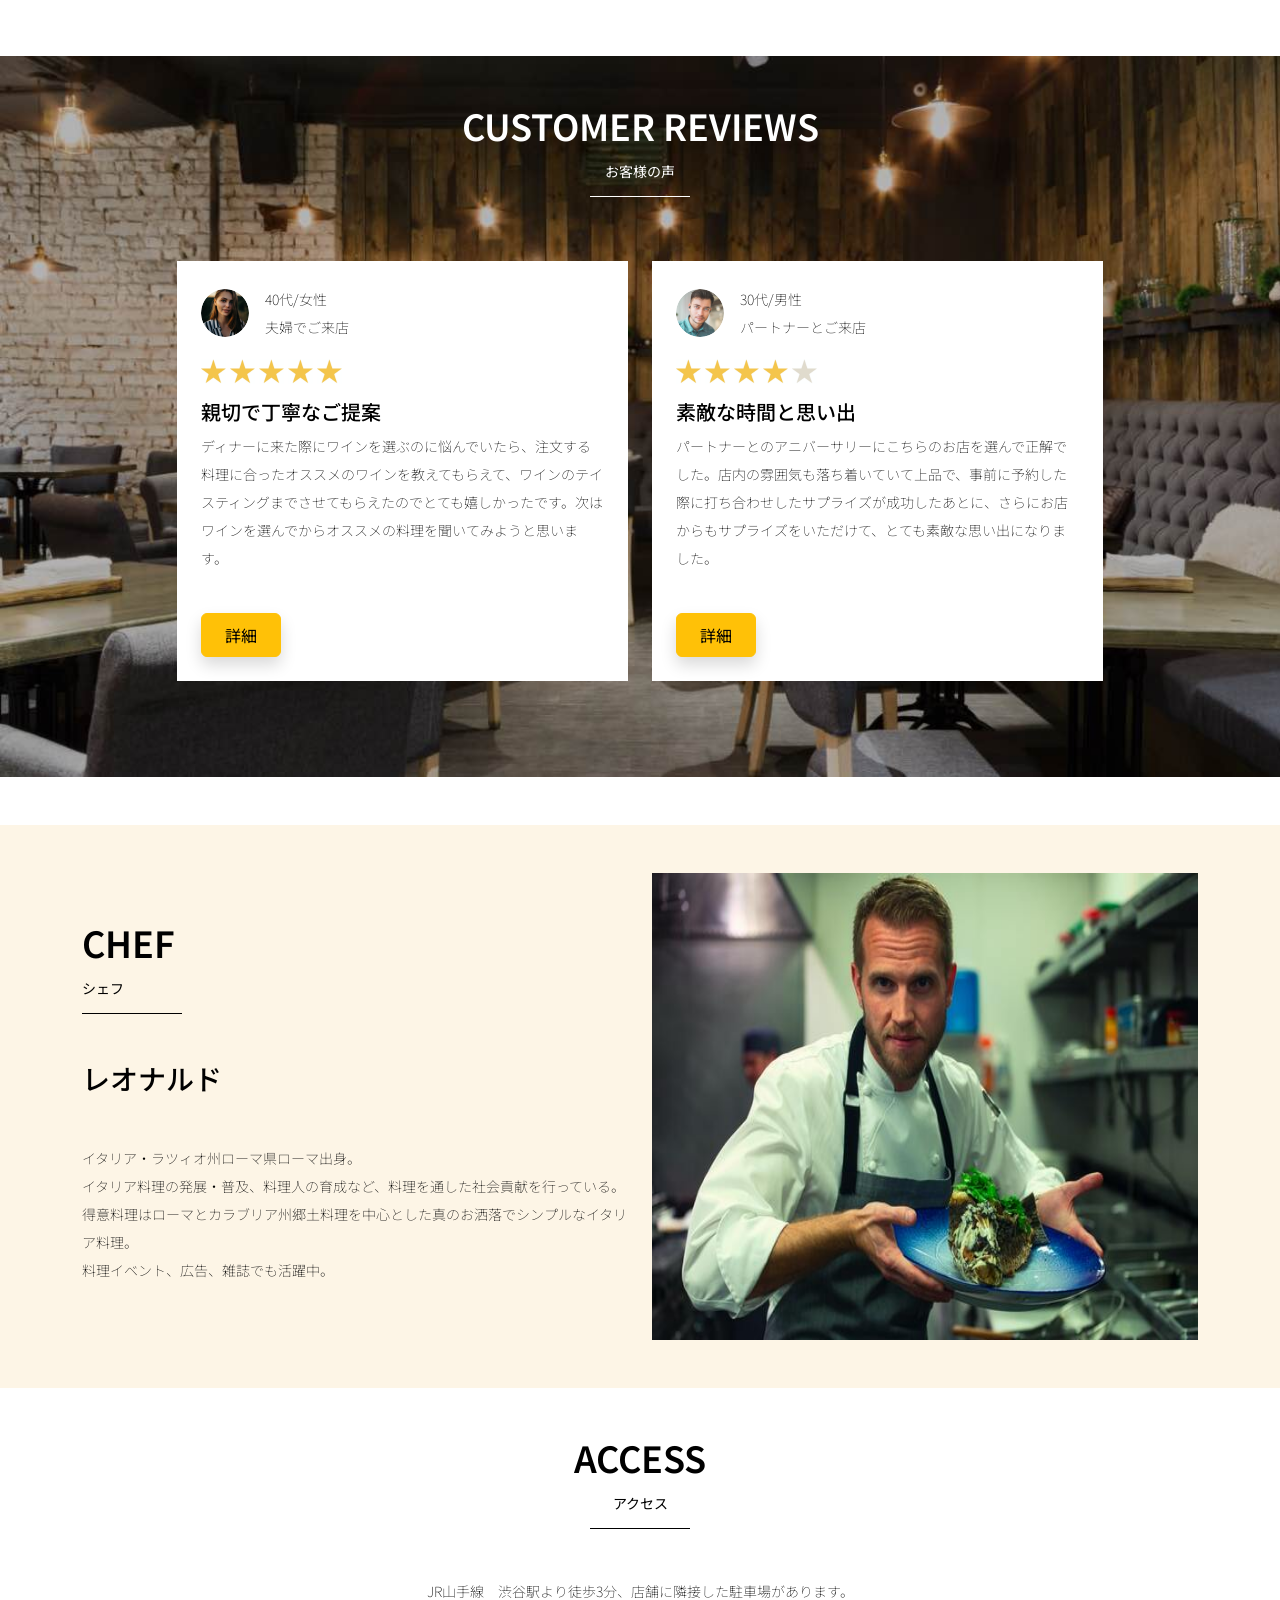
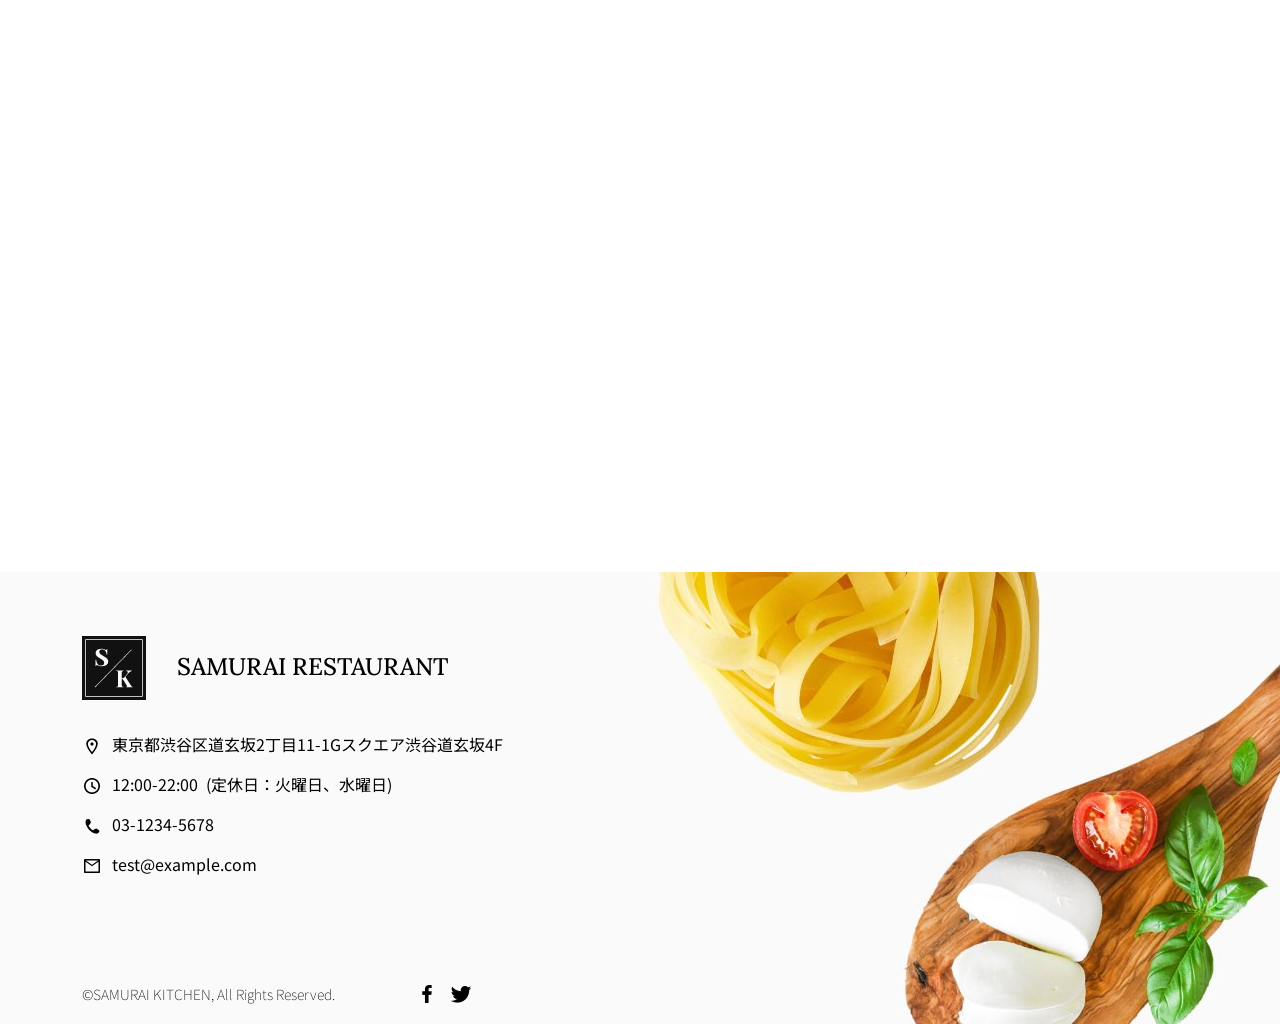
==== commit 1d1078de: "指摘事項の修正" ====
--- a/kadai_015/index.html
+++ b/kadai_015/index.html
@@ -492,7 +492,7 @@
                CHEF
              </h2>
              <!-- 下方向にマージン（サイズ5） -->
-             <h2 class="mb-5">
+             <h3 class="mb-5">
                レオナルド
              </h2>
              <!-- 下方向にマージン（サイズ2） -->
--- a/kadai_015/stylesheet/style.css
+++ b/kadai_015/stylesheet/style.css
@@ -251,7 +251,7 @@
 }
 
 .chef_bg {
-  background-color: #FEDCBD;
+  background-color: #fdf5e6;
 }
 
 /* アクセス */
